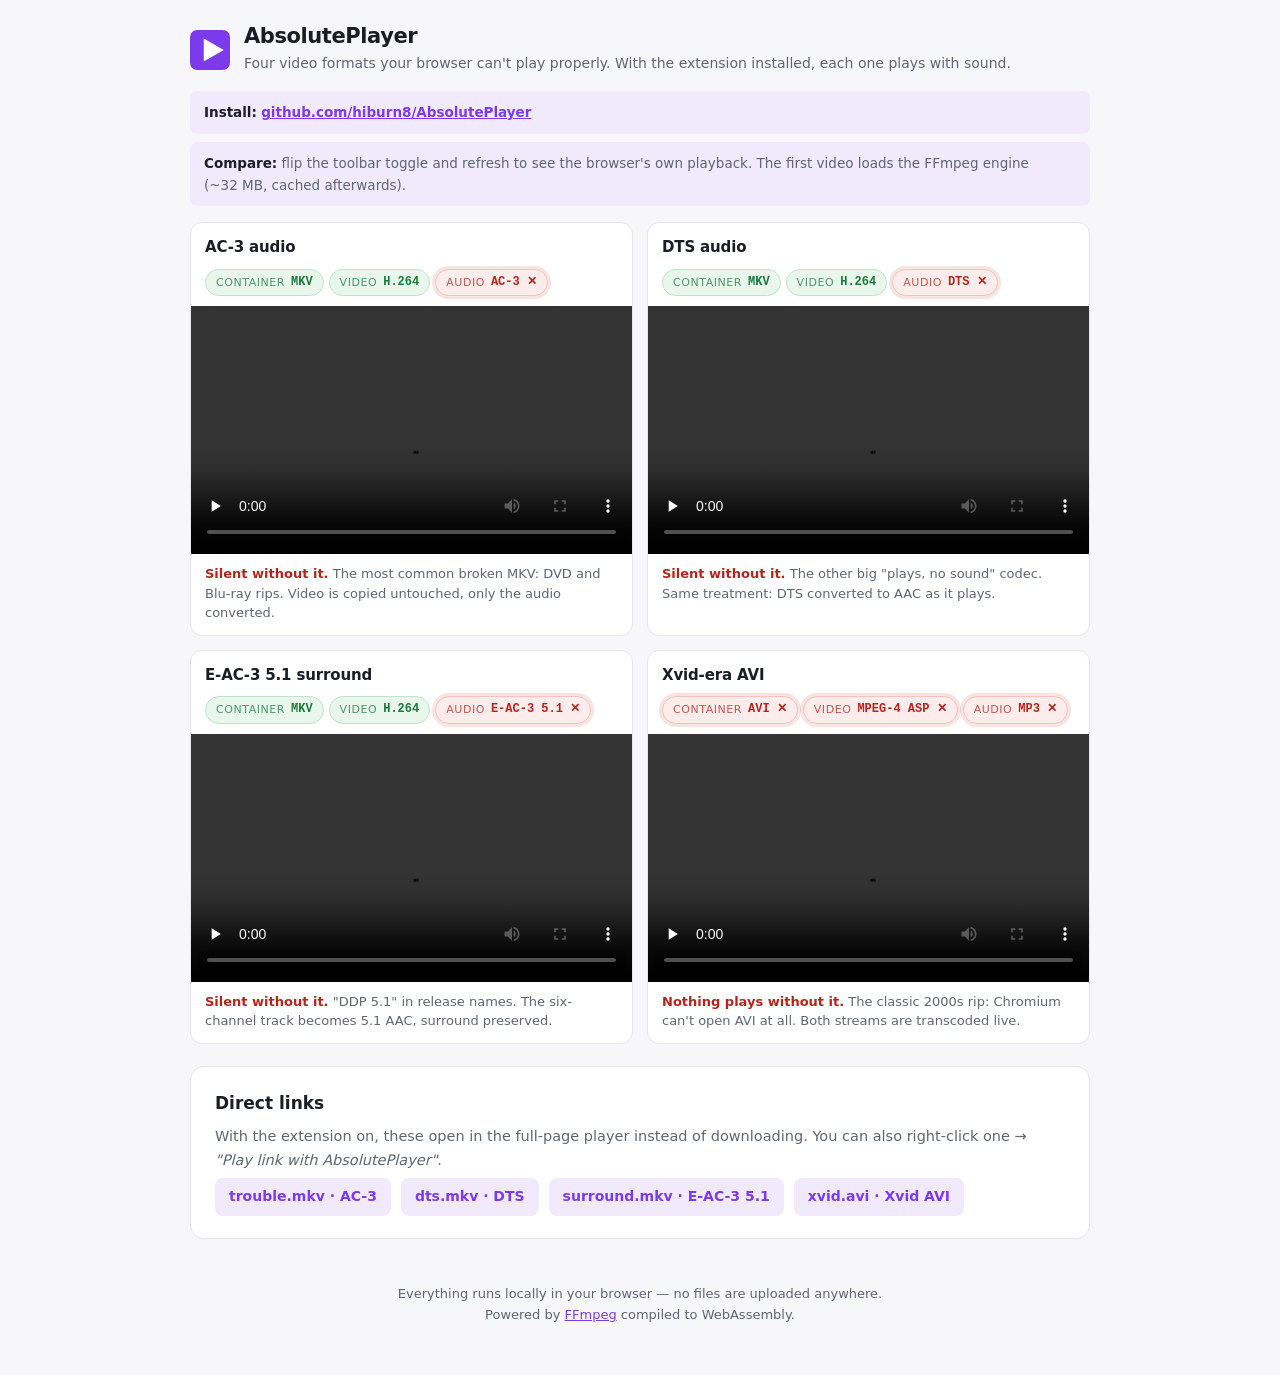
==== demo/index.html @ 6d2ca96e "init" ====
<!DOCTYPE html>
<html lang="en">
<head>
  <meta charset="utf-8" />
  <meta name="viewport" content="width=device-width, initial-scale=1" />
  <title>AbsolutePlayer — Demo</title>
  <meta name="description" content="Live demo of the AbsolutePlayer browser extension: formats Chromium can't fully play, fixed on the fly with FFmpeg compiled to WebAssembly." />
  <style>
    :root {
      --bg: #f7f7fa;
      --card: #ffffff;
      --text: #1a1d24;
      --muted: #5f6672;
      --border: #e4e6eb;
      --accent: #7c3aed;
      --accent-soft: #f1eafd;
      --ok-bg: #e8f6ec;
      --ok-fg: #1c7a3d;
      --ok-border: #bfe3cb;
      --bad-bg: #fdecec;
      --bad-fg: #b3261e;
      --bad-border: #f3c1be;
      --kbd-bg: #eef0f4;
    }
    @media (prefers-color-scheme: dark) {
      :root {
        --bg: #0f1115;
        --card: #181b22;
        --text: #e6e9ef;
        --muted: #9aa3b2;
        --border: #2a2f3a;
        --accent: #a78bfa;
        --accent-soft: #251d38;
        --ok-bg: #12271a;
        --ok-fg: #6fce8f;
        --ok-border: #1f4a2c;
        --bad-bg: #321618;
        --bad-fg: #f2837c;
        --bad-border: #5c2320;
        --kbd-bg: #232732;
      }
    }
    * { box-sizing: border-box; }
    body {
      margin: 0;
      background: var(--bg);
      color: var(--text);
      font: 16px/1.65 system-ui, -apple-system, "Segoe UI", sans-serif;
    }
    .wrap { max-width: 940px; margin: 0 auto; padding: 0 20px 50px; }

    header.hero {
      display: flex;
      align-items: center;
      gap: 14px;
      padding: 24px 0 16px;
    }
    .hero .logo {
      display: inline-flex;
      width: 40px; height: 40px;
      flex: 0 0 auto;
    }
    .hero .logo svg { display: block; }
    h1 { font-size: 21px; line-height: 1.2; margin: 0; letter-spacing: -0.02em; }
    .hero p.sub {
      color: var(--muted);
      margin: 3px 0 0;
      font-size: 14px;
    }

    .panel {
      background: var(--card);
      border: 1px solid var(--border);
      border-radius: 14px;
      padding: 22px 24px;
      margin: 22px 0;
    }
    .panel.howto { border-left: 4px solid var(--accent); }
    .panel.howto h2 { margin: 0 0 10px; font-size: 17px; }
    .steps { margin: 0; padding: 0; list-style: none; counter-reset: s; }
    .steps li {
      counter-increment: s;
      position: relative;
      padding: 6px 0 6px 40px;
      color: var(--muted);
    }
    .steps li strong { color: var(--text); font-weight: 600; }
    .steps li::before {
      content: counter(s);
      position: absolute;
      left: 0; top: 8px;
      width: 26px; height: 26px;
      border-radius: 50%;
      background: var(--accent-soft);
      color: var(--accent);
      font-weight: 700;
      font-size: 14px;
      display: flex;
      align-items: center;
      justify-content: center;
    }
    kbd {
      background: var(--kbd-bg);
      border: 1px solid var(--border);
      border-bottom-width: 2px;
      border-radius: 6px;
      padding: 1px 7px;
      font: 600 13px/1.6 ui-monospace, Menlo, monospace;
    }

    .tip {
      background: var(--accent-soft);
      border-radius: 8px;
      padding: 10px 14px;
      margin: 0;
      font-size: 13.5px;
      color: var(--muted);
    }
    .tip strong { color: var(--text); }
    .tip a { color: var(--accent); font-weight: 600; }
    .tip + .tip { margin-top: 8px; }
    .cases {
      display: grid;
      grid-template-columns: repeat(2, minmax(0, 1fr));
      gap: 14px;
      margin: 16px 0;
    }
    @media (max-width: 820px) { .cases { grid-template-columns: 1fr; } }
    section.case {
      background: var(--card);
      border: 1px solid var(--border);
      border-radius: 12px;
      overflow: hidden;
      margin: 0;
    }
    .case-head { padding: 12px 14px 0; }
    .case-head h2 { margin: 0 0 9px; font-size: 15px; letter-spacing: -0.01em; }

    .chips { display: flex; flex-wrap: wrap; gap: 5px; padding: 0 14px 10px; }
    .chip {
      display: inline-flex;
      align-items: center;
      gap: 6px;
      border-radius: 999px;
      padding: 3px 10px;
      font: 600 12px/1.6 ui-monospace, Menlo, monospace;
      border: 1px solid var(--ok-border);
      background: var(--ok-bg);
      color: var(--ok-fg);
    }
    .chip .lbl { font: 500 11px/1 system-ui, sans-serif; opacity: 0.75; text-transform: uppercase; letter-spacing: 0.05em; }
    .chip.bad {
      background: var(--bad-bg);
      color: var(--bad-fg);
      border-color: var(--bad-border);
      box-shadow: 0 0 0 3px color-mix(in srgb, var(--bad-fg) 12%, transparent);
    }
    video { display: block; width: 100%; background: #000; aspect-ratio: 16/9; }
    .case-foot { padding: 10px 14px 12px; font-size: 13px; line-height: 1.5; color: var(--muted); margin: 0; }
    .x { color: var(--bad-fg); font-weight: 600; }
    .v { color: var(--ok-fg); font-weight: 600; }

    .links { display: flex; flex-wrap: wrap; gap: 10px; margin-top: 6px; }
    .links a {
      display: inline-block;
      background: var(--accent-soft);
      color: var(--accent);
      text-decoration: none;
      font-weight: 600;
      font-size: 14px;
      padding: 7px 14px;
      border-radius: 8px;
    }
    .links a:hover { filter: brightness(0.95); }
    .panel h2 { font-size: 17px; margin: 0 0 8px; }
    .panel p { color: var(--muted); font-size: 14.5px; margin: 0 0 4px; }

    footer {
      text-align: center;
      color: var(--muted);
      font-size: 13px;
      margin-top: 44px;
    }
    footer a { color: var(--accent); }
  </style>
</head>
<body>
  <div class="wrap">

    <header class="hero">
      <div class="logo" aria-hidden="true">
        <!-- Mark mirrors /logo.svg, the canonical source for the icon set. -->
        <svg width="40" height="40" viewBox="0 0 128 128">
          <rect width="128" height="128" rx="23" fill="#7c3aed"/>
          <path d="M44 27 L44 101 L108 64 Z" fill="#ffffff"/>
        </svg>
      </div>
      <div>
        <h1>AbsolutePlayer</h1>
        <p class="sub">
          Four video formats your browser can't play properly. With the
          extension installed, each one plays with sound.
        </p>
      </div>
    </header>

    <p class="tip">
      <strong>Install:</strong>
      <a href="https://github.com/hiburn8/AbsolutePlayer">github.com/hiburn8/AbsolutePlayer</a>
    </p>

    <p class="tip">
      <strong>Compare:</strong> flip the toolbar toggle and refresh to see the
      browser's own playback. The first video loads the FFmpeg engine
      (~32&nbsp;MB, cached afterwards).
    </p>

    <div class="cases">

      <section class="case">
        <div class="case-head">
          <h2>AC-3 audio</h2>
        </div>
        <div class="chips">
          <span class="chip"><span class="lbl">container</span> MKV</span>
          <span class="chip"><span class="lbl">video</span> H.264</span>
          <span class="chip bad"><span class="lbl">audio</span> AC-3 ✕</span>
        </div>
        <video src="trouble.mkv" controls preload="none"></video>
        <p class="case-foot">
          <span class="x">Silent without it.</span> The most common broken MKV:
          DVD and Blu-ray rips. Video is copied untouched, only the audio converted.
        </p>
      </section>

      <section class="case">
        <div class="case-head">
          <h2>DTS audio</h2>
        </div>
        <div class="chips">
          <span class="chip"><span class="lbl">container</span> MKV</span>
          <span class="chip"><span class="lbl">video</span> H.264</span>
          <span class="chip bad"><span class="lbl">audio</span> DTS ✕</span>
        </div>
        <video src="dts.mkv" controls preload="none"></video>
        <p class="case-foot">
          <span class="x">Silent without it.</span> The other big "plays, no
          sound" codec. Same treatment: DTS converted to AAC as it plays.
        </p>
      </section>

      <section class="case">
        <div class="case-head">
          <h2>E-AC-3 5.1 surround</h2>
        </div>
        <div class="chips">
          <span class="chip"><span class="lbl">container</span> MKV</span>
          <span class="chip"><span class="lbl">video</span> H.264</span>
          <span class="chip bad"><span class="lbl">audio</span> E-AC-3 5.1 ✕</span>
        </div>
        <video src="surround.mkv" controls preload="none"></video>
        <p class="case-foot">
          <span class="x">Silent without it.</span> "DDP 5.1" in release names.
          The six-channel track becomes 5.1 AAC, surround preserved.
        </p>
      </section>

      <section class="case">
        <div class="case-head">
          <h2>Xvid-era AVI</h2>
        </div>
        <div class="chips">
          <span class="chip bad"><span class="lbl">container</span> AVI ✕</span>
          <span class="chip bad"><span class="lbl">video</span> MPEG-4 ASP ✕</span>
          <span class="chip bad"><span class="lbl">audio</span> MP3 ✕</span>
        </div>
        <video src="xvid.avi" controls preload="none"></video>
        <p class="case-foot">
          <span class="x">Nothing plays without it.</span> The classic 2000s rip:
          Chromium can't open AVI at all. Both streams are transcoded live.
        </p>
      </section>

    </div>

    <div class="panel">
      <h2>Direct links</h2>
      <p>With the extension on, these open in the full-page player instead of downloading.
      You can also right-click one → <em>"Play link with AbsolutePlayer"</em>.</p>
      <div class="links">
        <a href="trouble.mkv">trouble.mkv · AC-3</a>
        <a href="dts.mkv">dts.mkv · DTS</a>
        <a href="surround.mkv">surround.mkv · E-AC-3 5.1</a>
        <a href="xvid.avi">xvid.avi · Xvid AVI</a>
      </div>
    </div>

    <footer>
      Everything runs locally in your browser — no files are uploaded anywhere.<br/>
      Powered by <a href="https://ffmpeg.org">FFmpeg</a> compiled to WebAssembly.
    </footer>

  </div>
</body>
</html>
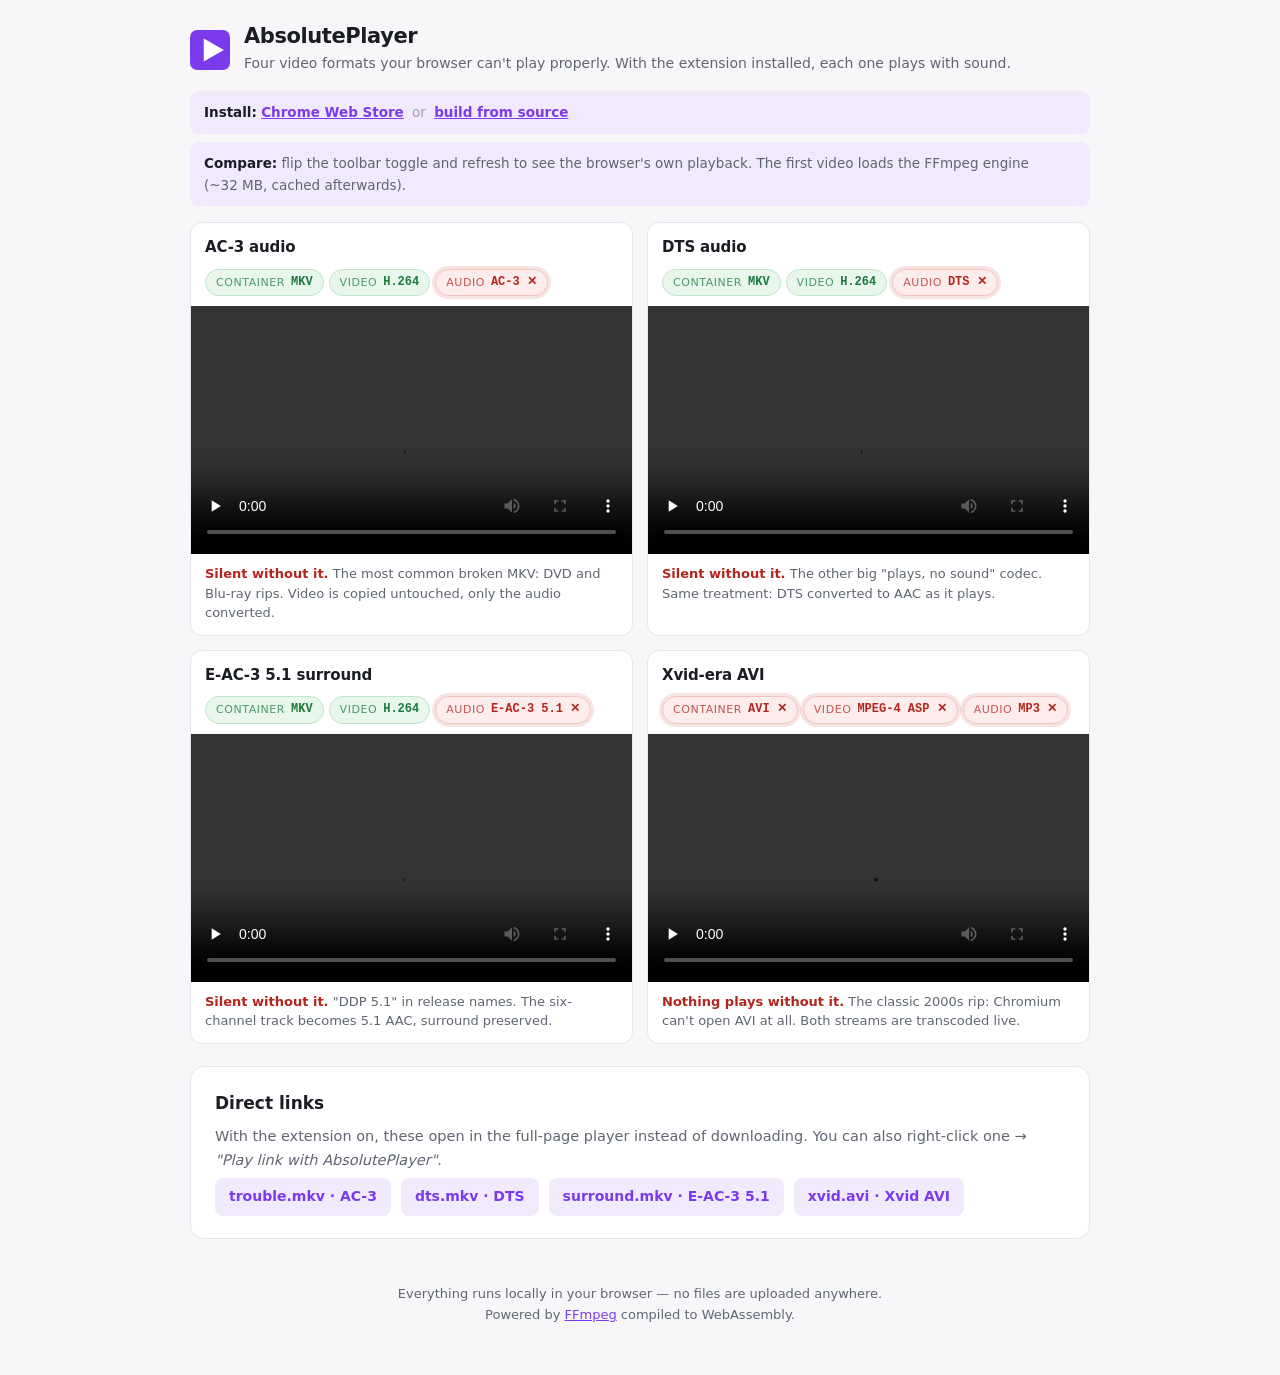
==== commit 350fc9fc: "Release updates links to the Chrome store in Readme and Demo" ====
--- a/demo/index.html
+++ b/demo/index.html
@@ -118,6 +118,7 @@
     }
     .tip strong { color: var(--text); }
     .tip a { color: var(--accent); font-weight: 600; }
+    .tip .sep { opacity: 0.55; margin: 0 4px; }
     .tip + .tip { margin-top: 8px; }
     .cases {
       display: grid;
@@ -206,7 +207,9 @@
 
     <p class="tip">
       <strong>Install:</strong>
-      <a href="https://github.com/hiburn8/AbsolutePlayer">github.com/hiburn8/AbsolutePlayer</a>
+      <a href="https://chromewebstore.google.com/detail/absoluteplayer/ffpklomeappfmkkaipcjgkdpgbbfpdaf">Chrome&nbsp;Web&nbsp;Store</a>
+      <span class="sep">or</span>
+      <a href="https://github.com/hiburn8/AbsolutePlayer">build&nbsp;from&nbsp;source</a>
     </p>
 
     <p class="tip">
